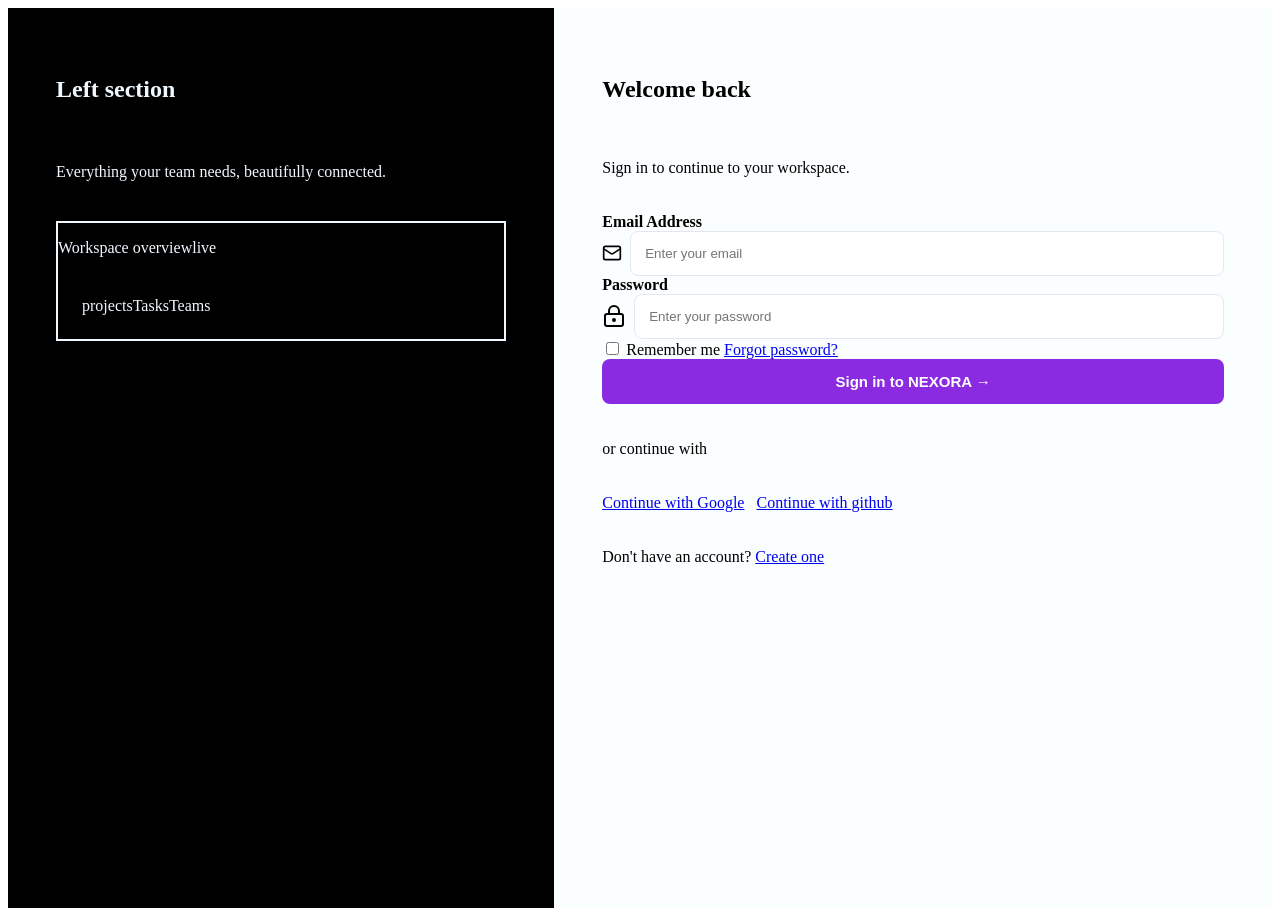
==== index.html @ b67e0a2c "done html section and connection to the css file" ====
<!DOCTYPE html>
<html lang="en">

<head>
    <meta charset="UTF-8">
    <meta name="viewport"
          content="width=device-width, initial-scale=1.0">

    <title>NEXORA | Sign In</title>

    <link rel="stylesheet" href="style.css">
</head>

<body>

    <main class="login-container">

        <!-- left section -->
        <section class="brand-panel">
            <h1>Left section</h1>
            <p>Everything your team needs, beautifully connected.</p>
            <div class="workspace-box">

                <div class="heading-workspace">
                    <p class="overview">Workspace overview</p>
                    <p class="live">live</p>
                </div>
                
                <div class="workspace-stats">
                    <div class="box">
                        projects
                    </div>

                    <div class="box">
                        Tasks
                    </div>

                    <div class="box">
                        Teams
                    </div>
                </div>

            </div>
        </section>

        <!-- right section -->
        <section class="login-panel">
            <h1>Welcome back</h1>
            <p>Sign in to continue to your workspace.</p>
            <form>
                <label for="email"><b>Email Address</b></label>
                <div class="input-group">
                    <!-- Mail icon -->
                    <svg
                        xmlns="http://www.w3.org/2000/svg"
                        width="20"
                        height="20"
                        viewBox="0 0 24 24"
                        fill="none"
                        stroke="currentColor"
                        stroke-width="2"
                        stroke-linecap="round"
                        stroke-linejoin="round"
                    >
                        <rect width="20" height="16" x="2" y="4" rx="2" />
                        <path d="m22 7-8.97 5.7a1.94 1.94 0 0 1-2.06 0L2 7" />
                    </svg>

                    <input
                        type="email"
                        name="email"
                        id="email"
                        placeholder="Enter your email"
                    >
                </div>

                <label for="password"><b>Password</b></label>
                <div class="input-group">
                    <svg xmlns="http://www.w3.org/2000/svg" width="24" height="24" viewBox="0 0 24 24" fill="none" stroke="currentColor" stroke-width="2" stroke-linecap="round" stroke-linejoin="round" class="lucide lucide-lock-keyhole preview-icon"><circle cx="12" cy="16" r="1"/><rect x="3" y="10" width="18" height="12" rx="2"/><path d="M7 10V7a5 5 0 0 1 10 0v3"/></svg>
                    <input type="password" name="password" id="password" placeholder="Enter your password">
                </div>
                
                <input type="checkbox" name="remember" id="remember">
                <label for="remember">Remember me</label>

                <a href="#" class="forget-pass">Forgot password?</a>
                <button type="submit">Sign in to NEXORA →</button>
            </form>

            <p>or continue with</p>
            <div class="sign-in-alt">
                <a href="https://google.com">Continue with Google</a>
                <a href="https://github.com">Continue with github</a>
            </div>
            <p>Don't have an account? <a href="#">Create one</a></p>
        </section>

    </main>

</body>
</html>
---- style.css ----
.login-container{
    display: flex;
    min-height: 100vh;
}

.brand-panel{
    display: flex;
    flex-direction: column;
    width: 42%;
    background-color: rgb(0, 0, 0);
    color: aliceblue;
    padding: 48px;
    gap: 24px;
}

.login-panel{
    display: flex;
    flex-direction: column;
    width: 58%;
    background-color: rgb(250, 254, 255);
    padding: 48px;
    gap: 20px;
}

button{
    background-color: blueviolet;
    color: white;
    padding: 14px;
    width: 100%;
    border-radius: 8px;
    cursor: pointer;
    border: none;
    font-size: 15px;
    font-weight: 600;
}

.sign-in-alt{
    display: flex;
    gap: 12px;
}

.workspace-box{
    border: 2px solid;
}

.heading-workspace{
    display: flex;
}

.workspace-stats{
    display: flex;
    padding: 24px;
}

input:not([type="checkbox"]){
    padding: 14px;
    width: 100%;
    border: 1px solid #e2e8f0;
    border-radius: 8px;
    background-color: #ffffff;
}

.input-group{
    display: flex;
    align-items: center;
    gap: 8px;
}

.input-group input{
    flex: 1;
    min-width: 0;
}
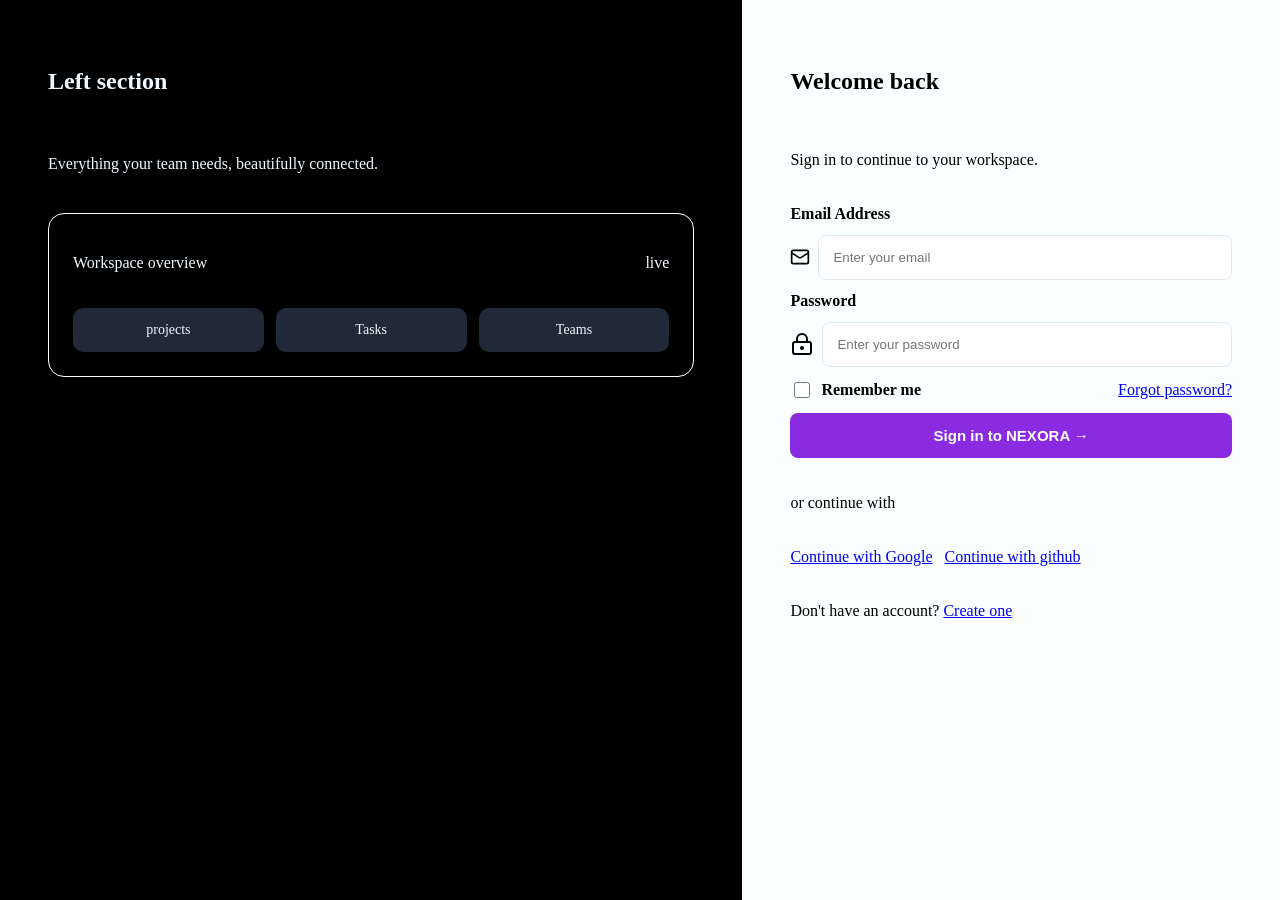
==== commit e1863e54: "fix brand panel" ====
--- a/index.html
+++ b/index.html
@@ -48,7 +48,7 @@
             <h1>Welcome back</h1>
             <p>Sign in to continue to your workspace.</p>
             <form>
-                <label for="email"><b>Email Address</b></label>
+                <label for="email">Email Address</label>
                 <div class="input-group">
                     <!-- Mail icon -->
                     <svg
@@ -74,16 +74,21 @@
                     >
                 </div>
 
-                <label for="password"><b>Password</b></label>
+                <label for="password">Password</label>
                 <div class="input-group">
                     <svg xmlns="http://www.w3.org/2000/svg" width="24" height="24" viewBox="0 0 24 24" fill="none" stroke="currentColor" stroke-width="2" stroke-linecap="round" stroke-linejoin="round" class="lucide lucide-lock-keyhole preview-icon"><circle cx="12" cy="16" r="1"/><rect x="3" y="10" width="18" height="12" rx="2"/><path d="M7 10V7a5 5 0 0 1 10 0v3"/></svg>
                     <input type="password" name="password" id="password" placeholder="Enter your password">
                 </div>
                 
-                <input type="checkbox" name="remember" id="remember">
-                <label for="remember">Remember me</label>
-
-                <a href="#" class="forget-pass">Forgot password?</a>
+                <div class="form-options">
+                    <div class="remember-me">
+                    <input type="checkbox" name="remember" id="remember">
+                    <label for="remember">Remember me</label>
+                    </div>
+                    
+                    <a href="#" class="forget-pass">Forgot password?</a>
+                </div>
+                
                 <button type="submit">Sign in to NEXORA →</button>
             </form>
 
--- a/style.css
+++ b/style.css
@@ -1,3 +1,10 @@
+body{
+    margin: 0;
+}
+*{
+    box-sizing: border-box;
+}
+
 .login-container{
     display: flex;
     min-height: 100vh;
@@ -6,7 +13,7 @@
 .brand-panel{
     display: flex;
     flex-direction: column;
-    width: 42%;
+    width: 58%;
     background-color: rgb(0, 0, 0);
     color: aliceblue;
     padding: 48px;
@@ -16,7 +23,7 @@
 .login-panel{
     display: flex;
     flex-direction: column;
-    width: 58%;
+    width: 42%;
     background-color: rgb(250, 254, 255);
     padding: 48px;
     gap: 20px;
@@ -40,16 +47,22 @@
 }
 
 .workspace-box{
-    border: 2px solid;
+    border: 1px solid #ffffff;
+    border-radius: 16px;
+    padding: 24px;
 }
 
 .heading-workspace{
     display: flex;
+    justify-content: space-between;
+    align-items: center;
 }
 
 .workspace-stats{
     display: flex;
-    padding: 24px;
+    gap: 12px;
+    margin-top: 20px;
+    flex-wrap: wrap;
 }
 
 input:not([type="checkbox"]){
@@ -71,3 +84,51 @@
     min-width: 0;
 }
 
+.box{
+    flex: 1 1 80px;
+    padding: 14px 6px;
+    min-width: 80px;
+    font-size: 14px;
+    text-align: center;
+    background-color: #1f2937;
+    border-radius: 10px;
+}
+
+.login-panel form{
+    display: flex;
+    flex-direction: column;
+    gap: 12px;
+}
+
+.login-panel label{
+    font-weight: 600;
+}
+
+.form-options{
+    display: flex;
+    justify-content: space-between;
+    align-items: center;
+}
+
+.remember-me{
+    display: flex;
+    align-items: center;
+    gap: 8px;
+}
+
+.input-group input:focus{
+    outline: none;
+    border: 1px solid blueviolet;
+    box-shadow: 0 0 0 3px rgba(138, 43, 226, 0.12);
+}
+
+.remember-me input{
+    height: 16px;
+    width: 16px;
+    accent-color: blueviolet;
+    cursor: pointer;
+}
+
+.remember-me label{
+    cursor: pointer;
+}
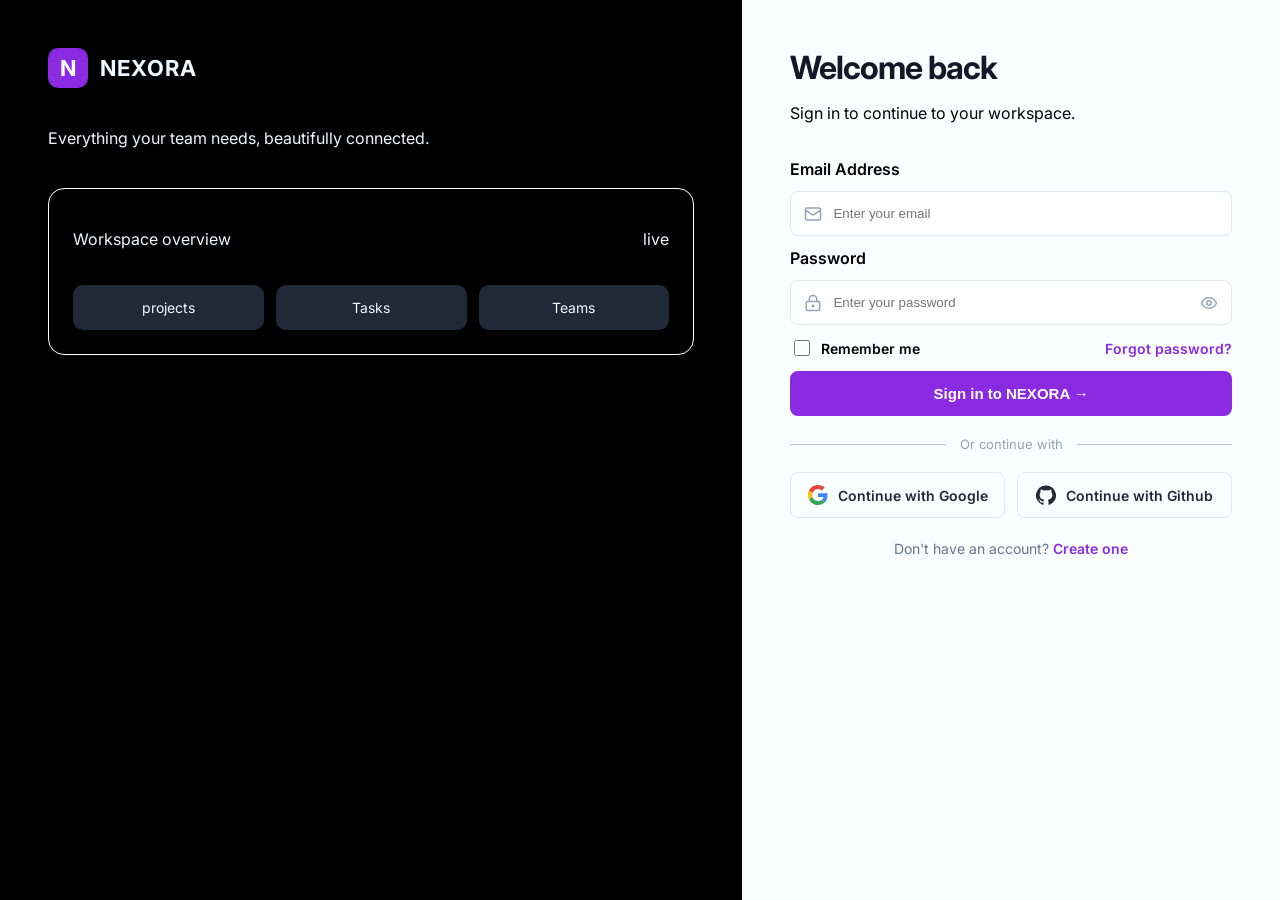
==== commit b6da2518: "add styling to form panel" ====
--- a/index.html
+++ b/index.html
@@ -8,6 +8,10 @@
 
     <title>NEXORA | Sign In</title>
 
+    <link rel="preconnect" href="https://fonts.googleapis.com">
+    <link rel="preconnect" href="https://fonts.gstatic.com" crossorigin>
+    <link href="https://fonts.googleapis.com/css2?family=Inter:wght@400;500;600;700&display=swap" rel="stylesheet">
+
     <link rel="stylesheet" href="style.css">
 </head>
 
@@ -17,7 +21,10 @@
 
         <!-- left section -->
         <section class="brand-panel">
-            <h1>Left section</h1>
+            <div class="brand-logo">
+                <span class="logo-mark">N</span>
+                <span>NEXORA</span>
+            </div>
             <p>Everything your team needs, beautifully connected.</p>
             <div class="workspace-box">
 
@@ -45,8 +52,11 @@
 
         <!-- right section -->
         <section class="login-panel">
-            <h1>Welcome back</h1>
-            <p>Sign in to continue to your workspace.</p>
+            <div class="welcome-text">
+                <h1>Welcome back</h1>
+                <p>Sign in to continue to your workspace.</p>
+            </div>
+            
             <form>
                 <label for="email">Email Address</label>
                 <div class="input-group">
@@ -71,13 +81,30 @@
                         name="email"
                         id="email"
                         placeholder="Enter your email"
+                        required
                     >
                 </div>
 
                 <label for="password">Password</label>
                 <div class="input-group">
                     <svg xmlns="http://www.w3.org/2000/svg" width="24" height="24" viewBox="0 0 24 24" fill="none" stroke="currentColor" stroke-width="2" stroke-linecap="round" stroke-linejoin="round" class="lucide lucide-lock-keyhole preview-icon"><circle cx="12" cy="16" r="1"/><rect x="3" y="10" width="18" height="12" rx="2"/><path d="M7 10V7a5 5 0 0 1 10 0v3"/></svg>
-                    <input type="password" name="password" id="password" placeholder="Enter your password">
+                    
+                    <input type="password" name="password" id="password" placeholder="Enter your password"
+                    required>
+                    <svg class="password-eye"
+                        xmlns="http://www.w3.org/2000/svg"
+                        width="20"
+                        height="20"
+                        viewBox="0 0 24 24"
+                        fill="none"
+                        stroke="currentColor"
+                        stroke-width="2"
+                        stroke-linecap="round"
+                        stroke-linejoin="round">
+                        <path d="M2 12s3.5-7 10-7 10 7 10 7-3.5 7-10 7-10-7-10-7z"/>
+                        <circle cx="12" cy="12" r="3"/>
+                    </svg>
+                
                 </div>
                 
                 <div class="form-options">
@@ -91,13 +118,37 @@
                 
                 <button type="submit">Sign in to NEXORA →</button>
             </form>
+            <div class="divider-text">
+                <span>Or continue with</span>
+            </div>
+            
 
-            <p>or continue with</p>
             <div class="sign-in-alt">
-                <a href="https://google.com">Continue with Google</a>
-                <a href="https://github.com">Continue with github</a>
+
+                <a href="https://google.com" class="social-btn">
+                    <svg width="20" height="20" viewBox="0 0 48 48">
+                        <path fill="#EA4335" d="M24 9.5c3.54 0 6.71 1.22 9.21 3.6l6.85-6.85C35.9 2.38 30.47 0 24 0 14.62 0 6.51 5.38 2.56 13.22l7.98 6.19C12.43 13.72 17.74 9.5 24 9.5z"/>
+                        <path fill="#4285F4" d="M46.98 24.55c0-1.57-.15-3.09-.38-4.55H24v9.02h12.94c-.58 2.96-2.26 5.48-4.72 7.18l7.62 5.91c4.45-4.11 7.14-10.16 7.14-17.56z"/>
+                        <path fill="#FBBC05" d="M10.53 28.59A14.4 14.4 0 0 1 9.75 24c0-1.59.27-3.12.76-4.59l-7.98-6.19A23.9 23.9 0 0 0 0 24c0 3.87.93 7.52 2.56 10.78l7.97-6.19z"/>
+                        <path fill="#34A853" d="M24 48c6.48 0 11.93-2.13 15.91-5.89l-7.62-5.91c-2.11 1.41-4.81 2.25-8.29 2.25-6.26 0-11.57-4.22-13.47-9.91l-7.98 6.19C6.51 42.62 14.62 48 24 48z"/>
+                    </svg>
+                    Continue with Google
+                </a>
+
+                <a href="https://github.com" class="social-btn">
+                    <svg width="20" height="20" viewBox="0 0 24 24"
+                        fill="currentColor"
+                        xmlns="http://www.w3.org/2000/svg">
+                        <path d="M12 .5a12 12 0 0 0-3.79 23.39c.6.11.82-.26.82-.58v-2.23c-3.34.73-4.04-1.42-4.04-1.42-.55-1.39-1.33-1.76-1.33-1.76-1.09-.75.08-.74.08-.74 1.2.09 1.83 1.23 1.83 1.23 1.07 1.83 2.81 1.3 3.5.99.11-.77.42-1.3.76-1.6-2.67-.3-5.47-1.34-5.47-5.95 0-1.32.47-2.39 1.23-3.23-.12-.3-.53-1.53.12-3.18 0 0 1-.32 3.3 1.23a11.5 11.5 0 0 1 6 0c2.29-1.55 3.29-1.23 3.29-1.23.66 1.65.25 2.88.13 3.18.77.84 1.23 1.91 1.23 3.23 0 4.62-2.8 5.65-5.48 5.95.43.37.81 1.1.81 2.22v3.31c0 .32.22.69.83.57A12 12 0 0 0 12 .5z"/>
+                    </svg>
+                    Continue with Github
+                </a>
+
             </div>
-            <p>Don't have an account? <a href="#">Create one</a></p>
+            <p class="signup-text">
+                Don't have an account?
+                <a href="#">Create one</a>
+            </p>
         </section>
 
     </main>
--- a/style.css
+++ b/style.css
@@ -1,5 +1,6 @@
 body{
     margin: 0;
+    font-family: 'Inter', sans-serif;
 }
 *{
     box-sizing: border-box;
@@ -27,6 +28,27 @@
     background-color: rgb(250, 254, 255);
     padding: 48px;
     gap: 20px;
+}
+
+.login-panel h1{
+    font-size: 32px;
+    font-weight: 700;
+    letter-spacing: -1px;
+    color: #111827;
+    margin: 0 0 8px;
+}
+
+.login-panel > p{
+    color: #64748b;
+    font-size: 14px;
+    line-height: 1.6;
+    margin: 0;
+}
+
+.login-panel form{
+    display: flex;
+    flex-direction: column;
+    gap: 12px;
 }
 
 button{
@@ -39,11 +61,37 @@
     border: none;
     font-size: 15px;
     font-weight: 600;
+    transition: background-color 0.2s ease, transform 0.2s ease;
+}
+
+button:hover{
+    background-color: #6d28d9;
+    transform: translateY(-2px);
 }
 
 .sign-in-alt{
     display: flex;
     gap: 12px;
+}
+
+.social-btn{
+    display: flex;
+    flex: 1;
+    justify-content: center;
+    align-items: center;
+    gap: 10px;
+    padding: 12px;
+    border: 1px solid #e2e8f0;
+    border-radius: 8px;
+    text-decoration: none;
+    color: #1f2937;
+    font-size: 14px;
+    font-weight: 600;
+    transition: background-color 0.2s ease;    
+}
+
+.social-btn:hover{
+    background-color: #f1f5f9;
 }
 
 .workspace-box{
@@ -74,6 +122,7 @@
 }
 
 .input-group{
+    position: relative;
     display: flex;
     align-items: center;
     gap: 8px;
@@ -82,8 +131,32 @@
 .input-group input{
     flex: 1;
     min-width: 0;
-}
-
+    padding: 14px 14px 14px 42px
+}
+
+.input-group> svg:not(.password-eye){
+    position: absolute;
+    left: 14px;
+    color: #94a3b8;
+    width: 18px;
+    height: 18px;
+    pointer-events: none;
+}
+
+.input-group > .password-eye{
+    position: absolute;
+    right: 14px;
+    left:auto;
+    right:14px;
+    color: #94a3b8;
+    width: 18px;
+    height: 18px;
+    pointer-events: none;
+}
+
+.input-group input[type="password"] {
+    padding-right: 42px;
+}
 .box{
     flex: 1 1 80px;
     padding: 14px 6px;
@@ -108,6 +181,7 @@
     display: flex;
     justify-content: space-between;
     align-items: center;
+    font-size: 14px;
 }
 
 .remember-me{
@@ -131,4 +205,66 @@
 
 .remember-me label{
     cursor: pointer;
+}
+
+.forget-pass{
+    color: blueviolet;
+    text-decoration: none;
+    font-weight: 600;
+}
+
+.forget-pass:hover{
+    text-decoration: underline;
+}
+
+.brand-logo {
+    display: flex;
+    align-items: center;
+    gap: 12px;
+    font-size: 22px;
+    font-weight: 700;
+    letter-spacing: 1px;
+}
+
+.logo-mark{
+    display: flex;
+    align-items: center;
+    justify-content: center;
+    width: 40px;
+    height: 40px;
+    background-color: blueviolet;
+    border-radius: 10px;
+    color: white;
+}
+
+.signup-text {
+    text-align: center;
+    font-size: 14px;
+    color: #66696e;
+}
+
+.divider-text{
+    display: flex;
+    align-items: center;
+    gap: 14px;
+    color: #94a3b8;
+    font-size: 13px;
+}
+
+.divider-text::before,
+.divider-text::after{
+    content: "";
+    flex: 1;
+    height: 1px;
+    background-color: #bec3ca;
+}
+
+.signup-text a{
+    color: blueviolet;
+    font-weight: 600;
+    text-decoration: none;
+}
+
+.signup-text a:hover{
+    text-decoration: underline;
 }
